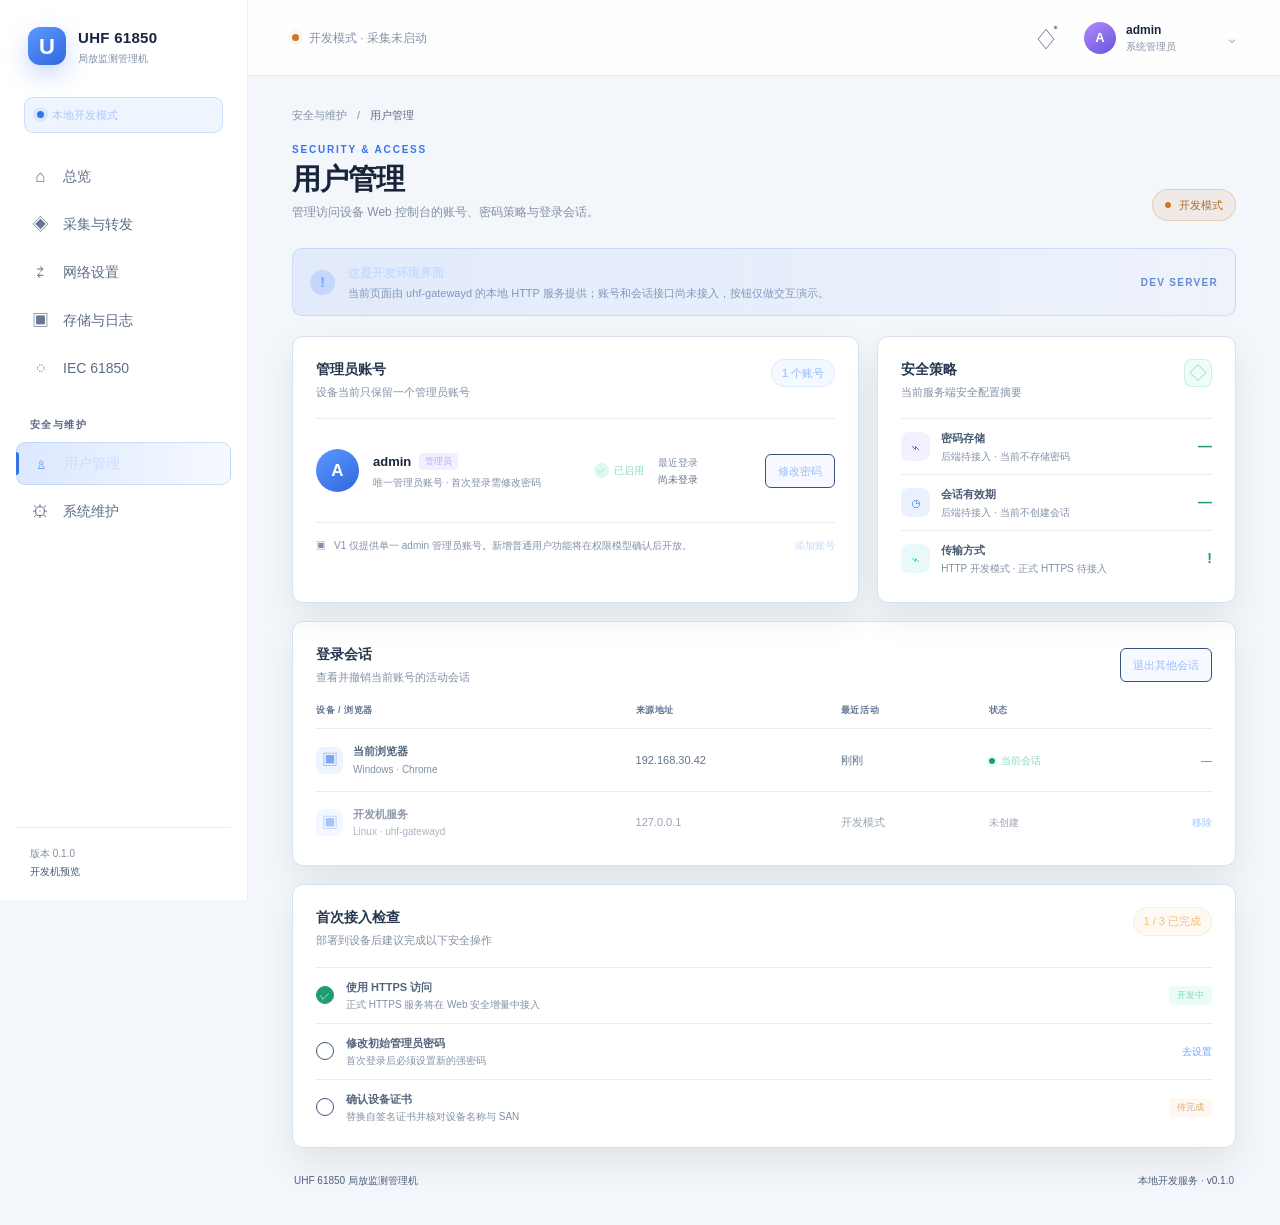
==== web/index.html @ 5ab89882 "web: serve development UI from gateway" ====
<!doctype html>
<html lang="zh-CN">
<head>
    <meta charset="utf-8">
    <meta name="viewport" content="width=device-width, initial-scale=1">
    <meta name="description" content="UHF 61850 局放监测管理机用户管理界面">
    <title>用户管理 · UHF 61850</title>
    <link rel="stylesheet" href="styles.css">
</head>
<body>
    <div class="app-shell">
        <aside class="sidebar">
            <div class="brand">
                <div class="brand-mark">U</div>
                <div class="brand-copy"><strong>UHF 61850</strong><span>局放监测管理机</span></div>
            </div>
            <div class="preview-chip"><span class="chip-dot"></span>本地开发模式</div>
            <nav class="primary-nav" aria-label="主导航">
                <a class="nav-item" href="#"><span class="nav-icon">⌂</span><span>总览</span></a>
                <a class="nav-item" href="#"><span class="nav-icon">◈</span><span>采集与转发</span></a>
                <a class="nav-item" href="#"><span class="nav-icon">⇄</span><span>网络设置</span></a>
                <a class="nav-item" href="#"><span class="nav-icon">▣</span><span>存储与日志</span></a>
                <a class="nav-item" href="#"><span class="nav-icon">◌</span><span>IEC 61850</span></a>
                <div class="nav-section-label">安全与维护</div>
                <a class="nav-item active" href="#" aria-current="page"><span class="nav-icon">♙</span><span>用户管理</span></a>
                <a class="nav-item" href="#"><span class="nav-icon">⚙</span><span>系统维护</span></a>
            </nav>
            <div class="sidebar-footer"><span>版本 0.1.0</span><span>开发机预览</span></div>
        </aside>

        <main class="main-content">
            <header class="topbar">
                <div class="topbar-status"><span class="status-dot"></span>开发模式 · 采集未启动</div>
                <div class="topbar-account">
                    <button class="icon-button" type="button" aria-label="通知">♢<i></i></button>
                    <div class="account-summary">
                        <div class="mini-avatar">A</div>
                        <div><strong>admin</strong><span>系统管理员</span></div>
                        <b>⌄</b>
                    </div>
                </div>
            </header>

            <div class="page-content">
                <div class="breadcrumb"><span>安全与维护</span><b>/</b><strong>用户管理</strong></div>
                <div class="page-heading">
                    <div><div class="heading-kicker">SECURITY &amp; ACCESS</div><h1>用户管理</h1><p>管理访问设备 Web 控制台的账号、密码策略与登录会话。</p></div>
                    <span class="heading-badge dev-badge"><i></i>开发模式</span>
                </div>

                <div class="preview-notice">
                    <div class="notice-icon">!</div>
                    <div><strong>这是开发环境界面</strong><p>当前页面由 uhf-gatewayd 的本地 HTTP 服务提供；账号和会话接口尚未接入，按钮仅做交互演示。</p></div>
                    <span>DEV SERVER</span>
                </div>

                <div class="dashboard-grid">
                    <section class="panel account-panel">
                        <div class="panel-header"><div><h2>管理员账号</h2><p>设备当前只保留一个管理员账号</p></div><span class="count-badge">1 个账号</span></div>
                        <div class="account-row">
                            <div class="large-avatar">A</div>
                            <div class="account-identity"><div><strong>admin</strong><em>管理员</em></div><span>唯一管理员账号 · 首次登录需修改密码</span></div>
                            <span class="enabled-status"><i>✓</i>已启用</span>
                            <div class="last-login"><span>最近登录</span><strong>尚未登录</strong></div>
                            <button class="outline-button" type="button" data-action="change-password">修改密码</button>
                        </div>
                        <div class="panel-note"><span>▣</span><span>V1 仅提供单一 admin 管理员账号。新增普通用户功能将在权限模型确认后开放。</span><button class="text-button" type="button" disabled>添加账号</button></div>
                    </section>

                    <section class="panel security-panel">
                        <div class="panel-header"><div><h2>安全策略</h2><p>当前服务端安全配置摘要</p></div><span class="shield-mark">◇</span></div>
                        <div class="security-list">
                            <div class="security-item"><i class="purple">⌁</i><div><strong>密码存储</strong><span>后端待接入 · 当前不存储密码</span></div><b>—</b></div>
                            <div class="security-item"><i class="blue">◷</i><div><strong>会话有效期</strong><span>后端待接入 · 当前不创建会话</span></div><b>—</b></div>
                            <div class="security-item"><i class="teal">⌁</i><div><strong>传输方式</strong><span>HTTP 开发模式 · 正式 HTTPS 待接入</span></div><b>!</b></div>
                        </div>
                    </section>
                </div>

                <section class="panel sessions-panel">
                    <div class="panel-header session-header"><div><h2>登录会话</h2><p>查看并撤销当前账号的活动会话</p></div><button class="outline-button" type="button" data-action="revoke-other-sessions">退出其他会话</button></div>
                    <div class="table-wrap">
                        <table>
                            <thead><tr><th>设备 / 浏览器</th><th>来源地址</th><th>最近活动</th><th>状态</th><th></th></tr></thead>
                            <tbody>
                                <tr><td><div class="device-cell"><i>▣</i><div><strong>当前浏览器</strong><span>Windows · Chrome</span></div></div></td><td>192.168.30.42</td><td>刚刚</td><td><span class="current-session"><i></i>当前会话</span></td><td>—</td></tr>
                                <tr class="muted-row"><td><div class="device-cell"><i>▣</i><div><strong>开发机服务</strong><span>Linux · uhf-gatewayd</span></div></div></td><td>127.0.0.1</td><td>开发模式</td><td><span class="expired-session">未创建</span></td><td><button class="small-text-button" type="button" data-action="remove-session">移除</button></td></tr>
                            </tbody>
                        </table>
                    </div>
                </section>

                <section class="panel checklist-panel">
                    <div class="panel-header"><div><h2>首次接入检查</h2><p>部署到设备后建议完成以下安全操作</p></div><span class="progress-label">1 / 3 已完成</span></div>
                    <div class="checklist">
                        <div class="checklist-item completed"><i>✓</i><div><strong>使用 HTTPS 访问</strong><span>正式 HTTPS 服务将在 Web 安全增量中接入</span></div><em>开发中</em></div>
                        <div class="checklist-item"><i></i><div><strong>修改初始管理员密码</strong><span>首次登录后必须设置新的强密码</span></div><button class="small-text-button" type="button" data-action="change-password">去设置</button></div>
                        <div class="checklist-item"><i></i><div><strong>确认设备证书</strong><span>替换自签名证书并核对设备名称与 SAN</span></div><em class="pending">待完成</em></div>
                    </div>
                </section>
                <footer class="page-footer"><span>UHF 61850 局放监测管理机</span><span>本地开发服务 · v0.1.0</span></footer>
            </div>
        </main>
    </div>

    <div class="modal-backdrop" id="password-modal" hidden>
        <section class="modal" role="dialog" aria-modal="true" aria-labelledby="modal-title">
            <button class="modal-close" type="button" data-action="close-modal" aria-label="关闭">×</button>
            <div class="modal-icon">♙</div><div class="modal-heading"><h2 id="modal-title">修改管理员密码</h2><p>当前为开发模式，表单不会提交到服务器。</p></div>
            <form id="password-form">
                <label>当前密码<input name="current-password" type="password" autocomplete="current-password" required></label>
                <label>新密码<input name="new-password" type="password" autocomplete="new-password" minlength="12" required><small>至少 12 位，建议混合大小写、数字和符号</small></label>
                <label>确认新密码<input name="confirm-password" type="password" autocomplete="new-password" minlength="12" required></label>
                <p class="form-error" id="form-error" role="alert"></p>
                <div class="modal-actions"><button class="ghost-button" type="button" data-action="close-modal">取消</button><button class="primary-button" type="submit">保存新密码</button></div>
            </form>
        </section>
    </div>
    <div class="toast" id="toast" role="status" aria-live="polite"></div>
    <noscript>此页面需要启用 JavaScript 才能查看交互预览。</noscript>
    <script src="app.js"></script>
</body>
</html>
---- web/styles.css ----
:root {
    color-scheme: light;
    --bg: #f3f6fb;
    --sidebar: #ffffff;
    --panel: #ffffff;
    --line: #d8e2ef;
    --line-soft: #e7edf5;
    --text: #18263d;
    --soft: #5d6d84;
    --muted: #8290a5;
    --blue: #3675e8;
    --green: #209d70;
    --purple: #775fd0;
    --orange: #c87927;
    --danger: #c94c63;
    font-family: Inter, "SF Pro Display", "Segoe UI", "Microsoft YaHei", sans-serif;
}

* { box-sizing: border-box; }
body { margin: 0; min-width: 320px; background: var(--bg); color: var(--text); font-size: 14px; line-height: 1.5; }
button, input { font: inherit; }
button { cursor: pointer; }
button:disabled { cursor: not-allowed; opacity: .42; }
h1, h2, p { margin: 0; }

.app-shell { display: flex; min-height: 100vh; }
.sidebar { position: fixed; z-index: 2; display: flex; width: 248px; min-height: 100vh; flex-direction: column; padding: 27px 16px 21px; background: var(--sidebar); border-right: 1px solid var(--line-soft); }
.brand { display: flex; align-items: center; gap: 12px; padding: 0 12px; }
.brand-mark, .large-avatar, .mini-avatar { display: grid; place-items: center; border-radius: 50%; color: white; font-weight: 800; }
.brand-mark { width: 38px; height: 38px; border-radius: 12px; background: linear-gradient(145deg, #5a99ff, #3266dd); font-size: 22px; box-shadow: 0 9px 25px rgb(55 111 236 / 28%); }
.brand-copy { display: flex; flex-direction: column; gap: 1px; }
.brand-copy strong { font-size: 15px; letter-spacing: .02em; }
.brand-copy span, .sidebar-footer { color: var(--muted); font-size: 10px; }
.preview-chip { display: flex; align-items: center; gap: 8px; margin: 31px 8px 22px; padding: 9px 12px; border: 1px solid rgb(79 140 255 / 22%); border-radius: 9px; background: rgb(79 140 255 / 9%); color: #a9c5ff; font-size: 11px; }
.chip-dot, .status-dot { width: 7px; height: 7px; flex: 0 0 auto; border-radius: 50%; background: var(--blue); box-shadow: 0 0 0 4px rgb(79 140 255 / 12%); }
.primary-nav { display: flex; flex-direction: column; gap: 5px; }
.nav-section-label { margin: 22px 14px 5px; color: #566782; font-size: 10px; font-weight: 700; letter-spacing: .14em; text-transform: uppercase; }
.nav-item { display: flex; align-items: center; gap: 13px; min-height: 43px; padding: 0 14px; border: 1px solid transparent; border-radius: 9px; color: var(--soft); text-decoration: none; transition: 160ms ease; }
.nav-item:hover { background: rgb(255 255 255 / 3%); color: var(--text); }
.nav-item.active { border-color: rgb(79 140 255 / 22%); background: linear-gradient(90deg, rgb(79 140 255 / 20%), rgb(79 140 255 / 5%)); color: #c9dcff; }
.nav-item.active:before { width: 3px; height: 23px; margin-left: -15px; border-radius: 0 3px 3px 0; background: var(--blue); content: ""; }
.nav-icon { display: grid; width: 19px; place-items: center; color: #657792; font-size: 17px; }
.nav-item.active .nav-icon { color: #72a6ff; }
.sidebar-footer { display: flex; margin-top: auto; padding: 18px 14px 0; border-top: 1px solid var(--line-soft); flex-direction: column; gap: 3px; }
.sidebar-footer span:last-child { color: #465673; }

.main-content { width: calc(100% - 248px); min-height: 100vh; margin-left: 248px; }
.topbar { display: flex; height: 76px; align-items: center; justify-content: space-between; padding: 0 44px; border-bottom: 1px solid var(--line-soft); background: rgb(255 255 255 / 90%); }
.topbar-status { display: flex; align-items: center; gap: 10px; color: var(--muted); font-size: 12px; }
.topbar-status .status-dot { background: var(--orange); box-shadow: 0 0 0 4px rgb(242 179 109 / 10%); }
.topbar-account, .account-summary { display: flex; align-items: center; }
.topbar-account { gap: 24px; }
.icon-button { position: relative; width: 31px; height: 31px; border: 0; background: none; color: var(--soft); font-size: 22px; }
.icon-button i { position: absolute; top: 3px; right: 2px; width: 5px; height: 5px; border: 1px solid var(--bg); border-radius: 50%; background: var(--orange); }
.account-summary { gap: 10px; }
.mini-avatar { width: 32px; height: 32px; font-size: 13px; background: linear-gradient(145deg, #b18aff, #6855d8); }
.account-summary div:nth-child(2) { display: flex; min-width: 91px; flex-direction: column; }
.account-summary strong { font-size: 12px; }
.account-summary span, .account-summary b { color: var(--muted); font-size: 10px; }
.account-summary b { font-size: 18px; font-weight: 400; }

.page-content { max-width: 1370px; margin: 0 auto; padding: 31px 44px 37px; }
.breadcrumb { display: flex; align-items: center; gap: 10px; color: var(--muted); font-size: 11px; }
.breadcrumb b { font-weight: 400; }
.breadcrumb strong { color: var(--soft); font-weight: 500; }
.page-heading { display: flex; align-items: flex-end; justify-content: space-between; margin: 18px 0 27px; }
.heading-kicker { margin-bottom: 5px; color: var(--blue); font-size: 10px; font-weight: 700; letter-spacing: .18em; }
h1 { color: #17243a; font-size: 29px; letter-spacing: -.03em; line-height: 1.2; }
.page-heading p { margin-top: 7px; color: var(--muted); font-size: 12px; }
.heading-badge, .count-badge, .progress-label { display: inline-flex; align-items: center; gap: 8px; border-radius: 20px; font-size: 11px; }
.heading-badge { padding: 7px 12px; border: 1px solid rgb(64 212 155 / 21%); background: rgb(64 212 155 / 8%); color: #8de4be; }
.heading-badge i { width: 6px; height: 6px; border-radius: 50%; background: var(--green); }
.heading-badge.dev-badge { border-color: rgb(200 121 39 / 25%); background: rgb(200 121 39 / 9%); color: #ae6b27; }
.heading-badge.dev-badge i { background: var(--orange); }
.preview-notice { display: flex; align-items: center; gap: 13px; margin-bottom: 20px; padding: 13px 17px; border: 1px solid rgb(79 140 255 / 20%); border-radius: 10px; background: linear-gradient(90deg, rgb(79 140 255 / 10%), rgb(79 140 255 / 3%)); }
.notice-icon { display: grid; width: 25px; height: 25px; flex: 0 0 auto; place-items: center; border-radius: 50%; background: rgb(79 140 255 / 20%); color: #72a6ff; font-weight: 800; }
.preview-notice strong { color: #c8dbff; font-size: 12px; }
.preview-notice p { margin-top: 2px; color: #8198bc; font-size: 11px; }
.preview-notice > span { margin-left: auto; color: #668bd2; font-size: 10px; font-weight: 700; letter-spacing: .13em; }

.dashboard-grid { display: grid; grid-template-columns: minmax(0, 1.47fr) minmax(330px, .93fr); gap: 18px; }
.panel { border: 1px solid var(--line); border-radius: 11px; background: var(--panel); box-shadow: 0 15px 35px rgb(0 0 0 / 8%); }
.panel-header { display: flex; align-items: flex-start; justify-content: space-between; padding: 22px 23px 18px; }
.panel-header h2 { color: #263750; font-size: 14px; }
.panel-header p { margin-top: 4px; color: var(--muted); font-size: 11px; }
.count-badge { padding: 5px 10px; border: 1px solid rgb(114 166 255 / 17%); background: rgb(114 166 255 / 8%); color: #91b9ff; }
.account-row { display: grid; min-height: 105px; align-items: center; grid-template-columns: 43px minmax(150px, 1fr) auto 93px auto; gap: 14px; margin: 0 23px; padding: 17px 0; border-top: 1px solid var(--line-soft); border-bottom: 1px solid var(--line-soft); }
.large-avatar { width: 43px; height: 43px; font-size: 17px; background: linear-gradient(145deg, #5a99ff, #3266dd); }
.account-identity { display: flex; min-width: 0; flex-direction: column; gap: 4px; }
.account-identity > div { display: flex; align-items: center; gap: 8px; }
.account-identity strong { font-size: 13px; }
.account-identity em { padding: 2px 6px; border-radius: 4px; background: rgb(169 135 255 / 13%); color: #bba7fb; font-size: 9px; font-style: normal; }
.account-identity > span, .last-login span { color: var(--muted); font-size: 10px; }
.enabled-status { display: inline-flex; align-items: center; gap: 5px; color: #83dfb4; font-size: 10px; white-space: nowrap; }
.enabled-status i { display: grid; width: 15px; height: 15px; place-items: center; border-radius: 50%; background: rgb(64 212 155 / 16%); font-size: 9px; font-style: normal; }
.last-login { display: flex; flex-direction: column; gap: 2px; }
.last-login strong { color: #5e6e85; font-size: 10px; font-weight: 500; }
.outline-button, .ghost-button, .primary-button { border-radius: 6px; font-size: 11px; transition: 160ms ease; }
.outline-button { padding: 8px 12px; border: 1px solid #36537e; background: rgb(79 140 255 / 5%); color: #9cbeff; }
.outline-button:hover { border-color: var(--blue); background: rgb(79 140 255 / 13%); }
.panel-note { display: flex; align-items: center; gap: 8px; padding: 15px 23px 17px; color: var(--muted); font-size: 10px; }
.panel-note .text-button { margin-left: auto; }
.text-button, .small-text-button { padding: 0; border: 0; background: none; color: #72a6ff; font-size: 10px; white-space: nowrap; }
.shield-mark { display: grid; width: 28px; height: 28px; place-items: center; border: 1px solid rgb(64 212 155 / 22%); border-radius: 8px; background: rgb(64 212 155 / 8%); color: #83dfb4; font-size: 18px; }
.security-list { padding: 0 23px 16px; }
.security-item { display: flex; min-height: 56px; align-items: center; gap: 11px; border-top: 1px solid var(--line-soft); }
.security-item > i, .device-cell > i { display: grid; width: 29px; height: 29px; flex: 0 0 auto; place-items: center; border-radius: 8px; font-style: normal; font-size: 16px; }
.security-item > i.purple { background: rgb(169 135 255 / 12%); color: var(--purple); }
.security-item > i.blue { background: rgb(79 140 255 / 12%); color: #72a6ff; }
.security-item > i.teal { background: rgb(56 212 207 / 12%); color: #38d4cf; }
.security-item > div { display: flex; min-width: 0; flex: 1; flex-direction: column; gap: 2px; }
.security-item strong { color: #4a5b73; font-size: 11px; }
.security-item span { overflow: hidden; color: var(--muted); font-size: 10px; text-overflow: ellipsis; white-space: nowrap; }
.security-item > b { color: var(--green); font-size: 14px; }

.sessions-panel, .checklist-panel { margin-top: 18px; }
.session-header { align-items: center; }
.table-wrap { overflow-x: auto; padding: 0 23px 12px; }
table { width: 100%; border-collapse: collapse; text-align: left; }
th { padding: 0 12px 11px; color: #647695; font-size: 9px; font-weight: 700; letter-spacing: .06em; text-transform: uppercase; }
th:first-child, td:first-child { padding-left: 0; }
th:last-child, td:last-child { padding-right: 0; text-align: right; }
td { padding: 14px 12px; border-top: 1px solid var(--line-soft); color: #62738c; font-size: 11px; white-space: nowrap; }
.device-cell { display: flex; align-items: center; gap: 10px; }
.device-cell > i { width: 27px; height: 27px; background: rgb(79 140 255 / 10%); color: #79a7f6; }
.device-cell div { display: flex; flex-direction: column; gap: 2px; }
.device-cell strong { color: #53647c; font-size: 11px; }
.device-cell span, .muted-cell { color: var(--muted); font-size: 10px; }
.current-session { display: inline-flex; align-items: center; gap: 6px; color: #83dfb4; font-size: 10px; }
.current-session i { width: 6px; height: 6px; border-radius: 50%; background: var(--green); box-shadow: 0 0 0 3px rgb(64 212 155 / 10%); }
.expired-session { color: #697893; font-size: 10px; }
.muted-row { opacity: .66; }
.progress-label { padding: 5px 10px; border: 1px solid rgb(242 179 109 / 20%); background: rgb(242 179 109 / 8%); color: #efbf80; }
.checklist { padding: 0 23px 12px; }
.checklist-item { display: flex; min-height: 56px; align-items: center; gap: 12px; border-top: 1px solid var(--line-soft); }
.checklist-item > i { display: grid; width: 18px; height: 18px; flex: 0 0 auto; place-items: center; border: 1px solid #415575; border-radius: 50%; color: white; font-size: 10px; font-style: normal; }
.checklist-item.completed > i { border-color: var(--green); background: var(--green); }
.checklist-item > div { display: flex; min-width: 0; flex: 1; flex-direction: column; gap: 2px; }
.checklist-item strong { color: #53647c; font-size: 11px; }
.checklist-item span { color: var(--muted); font-size: 10px; }
.checklist-item > em { padding: 3px 8px; border-radius: 4px; background: rgb(64 212 155 / 10%); color: #7cdbad; font-size: 9px; font-style: normal; }
.checklist-item > em.pending { background: rgb(242 179 109 / 9%); color: #d9a86f; }
.page-footer { display: flex; justify-content: space-between; padding: 25px 2px 0; color: #4e607d; font-size: 10px; }

.modal-backdrop { position: fixed; z-index: 10; display: grid; inset: 0; padding: 20px; place-items: center; background: rgb(41 61 91 / 28%); backdrop-filter: blur(5px); }
.modal-backdrop[hidden] { display: none; }
.modal { position: relative; width: min(100%, 410px); padding: 29px; border: 1px solid #cbd8e9; border-radius: 14px; background: #ffffff; box-shadow: 0 25px 70px rgb(32 54 87 / 22%); }
.modal-close { position: absolute; top: 13px; right: 16px; border: 0; background: none; color: #71819e; font-size: 23px; }
.modal-icon { display: grid; width: 40px; height: 40px; margin-bottom: 15px; place-items: center; border-radius: 11px; background: rgb(169 135 255 / 13%); color: var(--purple); font-size: 22px; }
.modal-heading h2 { font-size: 17px; }
.modal-heading p { margin-top: 5px; color: var(--muted); font-size: 11px; }
#password-form { display: flex; margin-top: 23px; flex-direction: column; gap: 15px; }
#password-form label { display: flex; flex-direction: column; gap: 6px; color: #aebdd4; font-size: 11px; }
#password-form input { width: 100%; padding: 10px 11px; border: 1px solid #cbd8e9; border-radius: 6px; outline: none; background: #f8fafd; color: var(--text); font-size: 12px; }
#password-form input:focus { border-color: var(--blue); box-shadow: 0 0 0 3px rgb(79 140 255 / 10%); }
#password-form small { color: #627594; font-size: 10px; }
.form-error { min-height: 17px; color: var(--danger); font-size: 11px; }
.modal-actions { display: flex; justify-content: flex-end; gap: 9px; margin-top: 2px; }
.ghost-button, .primary-button { padding: 9px 15px; }
.ghost-button { border: 1px solid #354c70; background: none; color: #9eb0ca; }
.primary-button { border: 1px solid var(--blue); background: var(--blue); color: white; box-shadow: 0 6px 17px rgb(79 140 255 / 20%); }
.toast { position: fixed; z-index: 20; right: 28px; bottom: 27px; padding: 12px 16px; border: 1px solid rgb(32 157 112 / 28%); border-radius: 8px; background: #effaf5; color: #277d5d; font-size: 11px; opacity: 0; pointer-events: none; transform: translateY(10px); transition: 180ms ease; }
.toast.visible { opacity: 1; transform: translateY(0); }
body.modal-open { overflow: hidden; }
noscript { position: fixed; z-index: 30; inset: 0; padding: 35vh 20px; background: var(--bg); color: var(--text); text-align: center; }

@media (max-width: 1060px) {
    .page-content, .topbar { padding-right: 28px; padding-left: 28px; }
    .dashboard-grid { grid-template-columns: 1fr; }
    .security-list { display: grid; grid-template-columns: repeat(3, 1fr); gap: 12px; }
    .security-item { align-items: flex-start; flex-wrap: wrap; padding: 12px 10px; border: 1px solid var(--line-soft); border-radius: 8px; }
}
@media (max-width: 760px) {
    .sidebar { position: static; width: 65px; min-width: 65px; padding: 20px 10px; }
    .brand { justify-content: center; padding: 0; }
    .brand-copy, .preview-chip, .nav-item span:last-child, .nav-section-label, .sidebar-footer { display: none; }
    .preview-chip { justify-content: center; margin: 28px 0 18px; padding: 11px 0; }
    .nav-item { justify-content: center; padding: 0; }
    .nav-item.active:before { margin-left: -29px; }
    .main-content { width: calc(100% - 65px); margin-left: 0; }
    .topbar { height: 66px; padding: 0 17px; }
    .topbar-account { gap: 8px; }
    .account-summary div:nth-child(2), .account-summary b { display: none; }
    .page-content { padding: 24px 17px 30px; }
    .page-heading { align-items: flex-start; flex-direction: column; gap: 15px; }
    .preview-notice { align-items: flex-start; }
    .preview-notice > span { display: none; }
    .account-row { grid-template-columns: 43px 1fr auto; gap: 10px; }
    .enabled-status { grid-column: 2; grid-row: 2; }
    .last-login { display: none; }
    .account-row .outline-button { grid-column: 3; grid-row: 1 / span 2; }
    .panel-note { align-items: flex-start; flex-wrap: wrap; }
    .panel-note .text-button { margin-left: 20px; }
    .security-list { display: block; }
    .security-item { align-items: center; border: 0; border-top: 1px solid var(--line-soft); border-radius: 0; padding: 0; }
    .page-footer { flex-direction: column; gap: 4px; }
}
@media (max-width: 480px) {
    h1 { font-size: 25px; }
    .session-header { align-items: flex-start; flex-direction: column; gap: 13px; }
    .table-wrap { padding-right: 15px; padding-left: 15px; }
    .panel-header { padding-right: 17px; padding-left: 17px; }
    .account-row, .panel-note, .security-list, .checklist { margin-right: 17px; margin-left: 17px; padding-right: 0; padding-left: 0; }
    .account-row { grid-template-columns: 37px 1fr auto; }
    .large-avatar { width: 37px; height: 37px; }
    .account-identity > span { overflow: hidden; text-overflow: ellipsis; white-space: nowrap; }
}
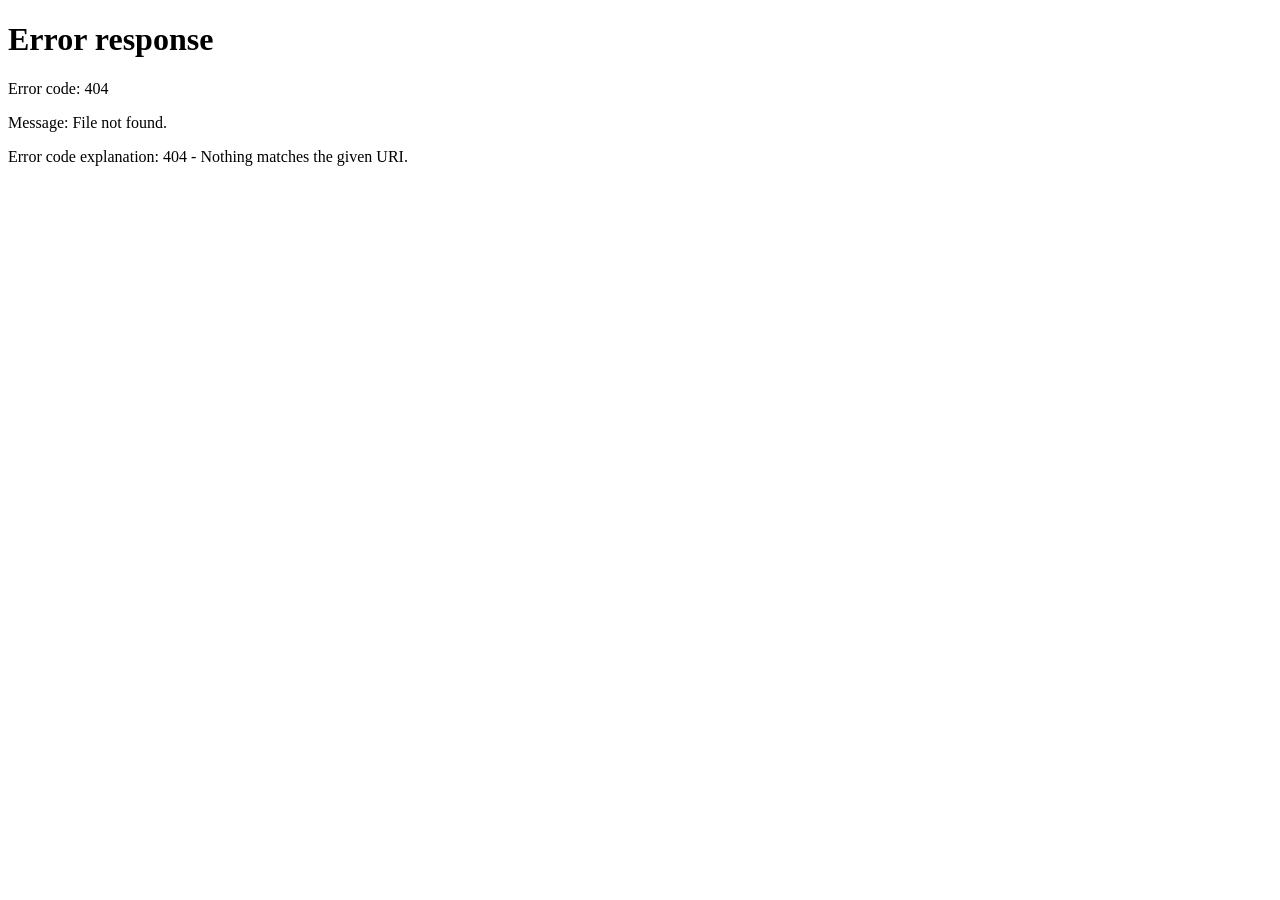
==== commit 4013cdca: "feat: connect web authentication" ====
--- a/web/index.html
+++ b/web/index.html
@@ -38,6 +38,7 @@
                         <div><strong>admin</strong><span>系统管理员</span></div>
                         <b>⌄</b>
                     </div>
+                    <button class="logout-button" type="button" data-action="logout">退出登录</button>
                 </div>
             </header>
 
@@ -50,7 +51,7 @@
 
                 <div class="preview-notice">
                     <div class="notice-icon">!</div>
-                    <div><strong>这是开发环境界面</strong><p>当前页面由 uhf-gatewayd 的本地 HTTP 服务提供；账号和会话接口尚未接入，按钮仅做交互演示。</p></div>
+                    <div><strong>这是开发环境界面</strong><p>登录、服务端会话和密码接口已经接入；当前使用 HTTP 开发模式，请只在可信局域网中访问。</p></div>
                     <span>DEV SERVER</span>
                 </div>
 
@@ -70,9 +71,9 @@
                     <section class="panel security-panel">
                         <div class="panel-header"><div><h2>安全策略</h2><p>当前服务端安全配置摘要</p></div><span class="shield-mark">◇</span></div>
                         <div class="security-list">
-                            <div class="security-item"><i class="purple">⌁</i><div><strong>密码存储</strong><span>后端待接入 · 当前不存储密码</span></div><b>—</b></div>
-                            <div class="security-item"><i class="blue">◷</i><div><strong>会话有效期</strong><span>后端待接入 · 当前不创建会话</span></div><b>—</b></div>
-                            <div class="security-item"><i class="teal">⌁</i><div><strong>传输方式</strong><span>HTTP 开发模式 · 正式 HTTPS 待接入</span></div><b>!</b></div>
+                            <div class="security-item"><i class="purple">⌁</i><div><strong>密码存储</strong><span>PBKDF2-HMAC-SHA256 · 随机盐</span></div><b>✓</b></div>
+                            <div class="security-item"><i class="blue">◷</i><div><strong>会话有效期</strong><span>服务端会话 · 30 分钟滑动有效期</span></div><b>✓</b></div>
+                            <div class="security-item"><i class="teal">⌁</i><div><strong>传输方式</strong><span>HTTP 开发模式 · 明文链路，仅限可信局域网</span></div><b>!</b></div>
                         </div>
                     </section>
                 </div>
@@ -83,8 +84,7 @@
                         <table>
                             <thead><tr><th>设备 / 浏览器</th><th>来源地址</th><th>最近活动</th><th>状态</th><th></th></tr></thead>
                             <tbody>
-                                <tr><td><div class="device-cell"><i>▣</i><div><strong>当前浏览器</strong><span>Windows · Chrome</span></div></div></td><td>192.168.30.42</td><td>刚刚</td><td><span class="current-session"><i></i>当前会话</span></td><td>—</td></tr>
-                                <tr class="muted-row"><td><div class="device-cell"><i>▣</i><div><strong>开发机服务</strong><span>Linux · uhf-gatewayd</span></div></div></td><td>127.0.0.1</td><td>开发模式</td><td><span class="expired-session">未创建</span></td><td><button class="small-text-button" type="button" data-action="remove-session">移除</button></td></tr>
+                                <tr><td><div class="device-cell"><i>▣</i><div><strong>当前浏览器</strong><span>浏览器 · HttpOnly Cookie</span></div></div></td><td>服务端记录</td><td>刚刚</td><td><span class="current-session"><i></i>当前会话</span></td><td>—</td></tr>
                             </tbody>
                         </table>
                     </div>
@@ -93,8 +93,8 @@
                 <section class="panel checklist-panel">
                     <div class="panel-header"><div><h2>首次接入检查</h2><p>部署到设备后建议完成以下安全操作</p></div><span class="progress-label">1 / 3 已完成</span></div>
                     <div class="checklist">
-                        <div class="checklist-item completed"><i>✓</i><div><strong>使用 HTTPS 访问</strong><span>正式 HTTPS 服务将在 Web 安全增量中接入</span></div><em>开发中</em></div>
-                        <div class="checklist-item"><i></i><div><strong>修改初始管理员密码</strong><span>首次登录后必须设置新的强密码</span></div><button class="small-text-button" type="button" data-action="change-password">去设置</button></div>
+                        <div class="checklist-item"><i></i><div><strong>使用 HTTPS 访问</strong><span>正式 HTTPS 服务将在证书与部署增量中接入</span></div><em class="pending">待完成</em></div>
+                        <div class="checklist-item"><i id="password-check-icon"></i><div><strong>修改初始管理员密码</strong><span>首次登录后必须设置新的强密码</span></div><button class="small-text-button" id="password-check-status" type="button" data-action="change-password">去设置</button></div>
                         <div class="checklist-item"><i></i><div><strong>确认设备证书</strong><span>替换自签名证书并核对设备名称与 SAN</span></div><em class="pending">待完成</em></div>
                     </div>
                 </section>
@@ -106,7 +106,7 @@
     <div class="modal-backdrop" id="password-modal" hidden>
         <section class="modal" role="dialog" aria-modal="true" aria-labelledby="modal-title">
             <button class="modal-close" type="button" data-action="close-modal" aria-label="关闭">×</button>
-            <div class="modal-icon">♙</div><div class="modal-heading"><h2 id="modal-title">修改管理员密码</h2><p>当前为开发模式，表单不会提交到服务器。</p></div>
+            <div class="modal-icon">♙</div><div class="modal-heading"><h2 id="modal-title">修改管理员密码</h2><p>密码会在服务端使用 PBKDF2-HMAC-SHA256 保存；保存后需要重新登录。</p></div>
             <form id="password-form">
                 <label>当前密码<input name="current-password" type="password" autocomplete="current-password" required></label>
                 <label>新密码<input name="new-password" type="password" autocomplete="new-password" minlength="12" required><small>至少 12 位，建议混合大小写、数字和符号</small></label>
--- a/web/styles.css
+++ b/web/styles.css
@@ -31,13 +31,13 @@
 .brand-copy { display: flex; flex-direction: column; gap: 1px; }
 .brand-copy strong { font-size: 15px; letter-spacing: .02em; }
 .brand-copy span, .sidebar-footer { color: var(--muted); font-size: 10px; }
-.preview-chip { display: flex; align-items: center; gap: 8px; margin: 31px 8px 22px; padding: 9px 12px; border: 1px solid rgb(79 140 255 / 22%); border-radius: 9px; background: rgb(79 140 255 / 9%); color: #a9c5ff; font-size: 11px; }
+.preview-chip { display: flex; align-items: center; gap: 8px; margin: 31px 8px 22px; padding: 9px 12px; border: 1px solid rgb(79 140 255 / 22%); border-radius: 9px; background: rgb(79 140 255 / 9%); color: #4f6d9c; font-size: 11px; }
 .chip-dot, .status-dot { width: 7px; height: 7px; flex: 0 0 auto; border-radius: 50%; background: var(--blue); box-shadow: 0 0 0 4px rgb(79 140 255 / 12%); }
 .primary-nav { display: flex; flex-direction: column; gap: 5px; }
 .nav-section-label { margin: 22px 14px 5px; color: #566782; font-size: 10px; font-weight: 700; letter-spacing: .14em; text-transform: uppercase; }
 .nav-item { display: flex; align-items: center; gap: 13px; min-height: 43px; padding: 0 14px; border: 1px solid transparent; border-radius: 9px; color: var(--soft); text-decoration: none; transition: 160ms ease; }
 .nav-item:hover { background: rgb(255 255 255 / 3%); color: var(--text); }
-.nav-item.active { border-color: rgb(79 140 255 / 22%); background: linear-gradient(90deg, rgb(79 140 255 / 20%), rgb(79 140 255 / 5%)); color: #c9dcff; }
+.nav-item.active { border-color: rgb(79 140 255 / 22%); background: linear-gradient(90deg, rgb(79 140 255 / 12%), rgb(79 140 255 / 3%)); color: #2e5fac; }
 .nav-item.active:before { width: 3px; height: 23px; margin-left: -15px; border-radius: 0 3px 3px 0; background: var(--blue); content: ""; }
 .nav-icon { display: grid; width: 19px; place-items: center; color: #657792; font-size: 17px; }
 .nav-item.active .nav-icon { color: #72a6ff; }
@@ -68,39 +68,39 @@
 h1 { color: #17243a; font-size: 29px; letter-spacing: -.03em; line-height: 1.2; }
 .page-heading p { margin-top: 7px; color: var(--muted); font-size: 12px; }
 .heading-badge, .count-badge, .progress-label { display: inline-flex; align-items: center; gap: 8px; border-radius: 20px; font-size: 11px; }
-.heading-badge { padding: 7px 12px; border: 1px solid rgb(64 212 155 / 21%); background: rgb(64 212 155 / 8%); color: #8de4be; }
+.heading-badge { padding: 7px 12px; border: 1px solid rgb(64 212 155 / 21%); background: rgb(64 212 155 / 8%); color: #277d5d; }
 .heading-badge i { width: 6px; height: 6px; border-radius: 50%; background: var(--green); }
 .heading-badge.dev-badge { border-color: rgb(200 121 39 / 25%); background: rgb(200 121 39 / 9%); color: #ae6b27; }
 .heading-badge.dev-badge i { background: var(--orange); }
 .preview-notice { display: flex; align-items: center; gap: 13px; margin-bottom: 20px; padding: 13px 17px; border: 1px solid rgb(79 140 255 / 20%); border-radius: 10px; background: linear-gradient(90deg, rgb(79 140 255 / 10%), rgb(79 140 255 / 3%)); }
 .notice-icon { display: grid; width: 25px; height: 25px; flex: 0 0 auto; place-items: center; border-radius: 50%; background: rgb(79 140 255 / 20%); color: #72a6ff; font-weight: 800; }
-.preview-notice strong { color: #c8dbff; font-size: 12px; }
-.preview-notice p { margin-top: 2px; color: #8198bc; font-size: 11px; }
-.preview-notice > span { margin-left: auto; color: #668bd2; font-size: 10px; font-weight: 700; letter-spacing: .13em; }
+.preview-notice strong { color: #2c456d; font-size: 12px; }
+.preview-notice p { margin-top: 2px; color: #607696; font-size: 11px; }
+.preview-notice > span { margin-left: auto; color: #5578bd; font-size: 10px; font-weight: 700; letter-spacing: .13em; }
 
 .dashboard-grid { display: grid; grid-template-columns: minmax(0, 1.47fr) minmax(330px, .93fr); gap: 18px; }
 .panel { border: 1px solid var(--line); border-radius: 11px; background: var(--panel); box-shadow: 0 15px 35px rgb(0 0 0 / 8%); }
 .panel-header { display: flex; align-items: flex-start; justify-content: space-between; padding: 22px 23px 18px; }
 .panel-header h2 { color: #263750; font-size: 14px; }
 .panel-header p { margin-top: 4px; color: var(--muted); font-size: 11px; }
-.count-badge { padding: 5px 10px; border: 1px solid rgb(114 166 255 / 17%); background: rgb(114 166 255 / 8%); color: #91b9ff; }
+.count-badge { padding: 5px 10px; border: 1px solid rgb(114 166 255 / 17%); background: rgb(114 166 255 / 8%); color: #416bb7; }
 .account-row { display: grid; min-height: 105px; align-items: center; grid-template-columns: 43px minmax(150px, 1fr) auto 93px auto; gap: 14px; margin: 0 23px; padding: 17px 0; border-top: 1px solid var(--line-soft); border-bottom: 1px solid var(--line-soft); }
 .large-avatar { width: 43px; height: 43px; font-size: 17px; background: linear-gradient(145deg, #5a99ff, #3266dd); }
 .account-identity { display: flex; min-width: 0; flex-direction: column; gap: 4px; }
 .account-identity > div { display: flex; align-items: center; gap: 8px; }
 .account-identity strong { font-size: 13px; }
-.account-identity em { padding: 2px 6px; border-radius: 4px; background: rgb(169 135 255 / 13%); color: #bba7fb; font-size: 9px; font-style: normal; }
+.account-identity em { padding: 2px 6px; border-radius: 4px; background: rgb(169 135 255 / 13%); color: #6e56b0; font-size: 9px; font-style: normal; }
 .account-identity > span, .last-login span { color: var(--muted); font-size: 10px; }
-.enabled-status { display: inline-flex; align-items: center; gap: 5px; color: #83dfb4; font-size: 10px; white-space: nowrap; }
+.enabled-status { display: inline-flex; align-items: center; gap: 5px; color: #278b66; font-size: 10px; white-space: nowrap; }
 .enabled-status i { display: grid; width: 15px; height: 15px; place-items: center; border-radius: 50%; background: rgb(64 212 155 / 16%); font-size: 9px; font-style: normal; }
 .last-login { display: flex; flex-direction: column; gap: 2px; }
 .last-login strong { color: #5e6e85; font-size: 10px; font-weight: 500; }
 .outline-button, .ghost-button, .primary-button { border-radius: 6px; font-size: 11px; transition: 160ms ease; }
-.outline-button { padding: 8px 12px; border: 1px solid #36537e; background: rgb(79 140 255 / 5%); color: #9cbeff; }
+.outline-button { padding: 8px 12px; border: 1px solid #b8c9df; background: rgb(79 140 255 / 5%); color: #426aa8; }
 .outline-button:hover { border-color: var(--blue); background: rgb(79 140 255 / 13%); }
 .panel-note { display: flex; align-items: center; gap: 8px; padding: 15px 23px 17px; color: var(--muted); font-size: 10px; }
 .panel-note .text-button { margin-left: auto; }
-.text-button, .small-text-button { padding: 0; border: 0; background: none; color: #72a6ff; font-size: 10px; white-space: nowrap; }
+.text-button, .small-text-button { padding: 0; border: 0; background: none; color: #4574d0; font-size: 10px; white-space: nowrap; }
 .shield-mark { display: grid; width: 28px; height: 28px; place-items: center; border: 1px solid rgb(64 212 155 / 22%); border-radius: 8px; background: rgb(64 212 155 / 8%); color: #83dfb4; font-size: 18px; }
 .security-list { padding: 0 23px 16px; }
 .security-item { display: flex; min-height: 56px; align-items: center; gap: 11px; border-top: 1px solid var(--line-soft); }
@@ -126,14 +126,14 @@
 .device-cell div { display: flex; flex-direction: column; gap: 2px; }
 .device-cell strong { color: #53647c; font-size: 11px; }
 .device-cell span, .muted-cell { color: var(--muted); font-size: 10px; }
-.current-session { display: inline-flex; align-items: center; gap: 6px; color: #83dfb4; font-size: 10px; }
+.current-session { display: inline-flex; align-items: center; gap: 6px; color: #278b66; font-size: 10px; }
 .current-session i { width: 6px; height: 6px; border-radius: 50%; background: var(--green); box-shadow: 0 0 0 3px rgb(64 212 155 / 10%); }
 .expired-session { color: #697893; font-size: 10px; }
 .muted-row { opacity: .66; }
 .progress-label { padding: 5px 10px; border: 1px solid rgb(242 179 109 / 20%); background: rgb(242 179 109 / 8%); color: #efbf80; }
 .checklist { padding: 0 23px 12px; }
 .checklist-item { display: flex; min-height: 56px; align-items: center; gap: 12px; border-top: 1px solid var(--line-soft); }
-.checklist-item > i { display: grid; width: 18px; height: 18px; flex: 0 0 auto; place-items: center; border: 1px solid #415575; border-radius: 50%; color: white; font-size: 10px; font-style: normal; }
+.checklist-item > i { display: grid; width: 18px; height: 18px; flex: 0 0 auto; place-items: center; border: 1px solid #b8c9df; border-radius: 50%; color: white; font-size: 10px; font-style: normal; }
 .checklist-item.completed > i { border-color: var(--green); background: var(--green); }
 .checklist-item > div { display: flex; min-width: 0; flex: 1; flex-direction: column; gap: 2px; }
 .checklist-item strong { color: #53647c; font-size: 11px; }
@@ -150,19 +150,41 @@
 .modal-heading h2 { font-size: 17px; }
 .modal-heading p { margin-top: 5px; color: var(--muted); font-size: 11px; }
 #password-form { display: flex; margin-top: 23px; flex-direction: column; gap: 15px; }
-#password-form label { display: flex; flex-direction: column; gap: 6px; color: #aebdd4; font-size: 11px; }
+#password-form label { display: flex; flex-direction: column; gap: 6px; color: #5e6e85; font-size: 11px; }
 #password-form input { width: 100%; padding: 10px 11px; border: 1px solid #cbd8e9; border-radius: 6px; outline: none; background: #f8fafd; color: var(--text); font-size: 12px; }
 #password-form input:focus { border-color: var(--blue); box-shadow: 0 0 0 3px rgb(79 140 255 / 10%); }
 #password-form small { color: #627594; font-size: 10px; }
 .form-error { min-height: 17px; color: var(--danger); font-size: 11px; }
 .modal-actions { display: flex; justify-content: flex-end; gap: 9px; margin-top: 2px; }
 .ghost-button, .primary-button { padding: 9px 15px; }
-.ghost-button { border: 1px solid #354c70; background: none; color: #9eb0ca; }
+.ghost-button { border: 1px solid #cbd8e9; background: none; color: #5e6e85; }
 .primary-button { border: 1px solid var(--blue); background: var(--blue); color: white; box-shadow: 0 6px 17px rgb(79 140 255 / 20%); }
 .toast { position: fixed; z-index: 20; right: 28px; bottom: 27px; padding: 12px 16px; border: 1px solid rgb(32 157 112 / 28%); border-radius: 8px; background: #effaf5; color: #277d5d; font-size: 11px; opacity: 0; pointer-events: none; transform: translateY(10px); transition: 180ms ease; }
 .toast.visible { opacity: 1; transform: translateY(0); }
 body.modal-open { overflow: hidden; }
 noscript { position: fixed; z-index: 30; inset: 0; padding: 35vh 20px; background: var(--bg); color: var(--text); text-align: center; }
+
+.logout-button { padding: 7px 11px; border: 1px solid #cbd8e9; border-radius: 6px; background: white; color: #536984; font-size: 11px; }
+.logout-button:hover { border-color: var(--blue); color: #2f64bf; }
+.login-body { min-height: 100vh; background: radial-gradient(circle at 15% 10%, #e3edff, transparent 38%), var(--bg); }
+.login-layout { display: grid; min-height: 100vh; padding: 24px; place-items: center; }
+.login-card { width: min(100%, 430px); padding: 38px; border: 1px solid var(--line); border-radius: 16px; background: rgb(255 255 255 / 96%); box-shadow: 0 24px 70px rgb(51 81 125 / 16%); }
+.login-brand { display: flex; align-items: center; gap: 12px; }
+.login-brand > div:last-child { display: flex; flex-direction: column; gap: 1px; }
+.login-brand strong { font-size: 15px; }
+.login-brand span { color: var(--muted); font-size: 10px; }
+.login-kicker { margin-top: 36px; color: var(--blue); font-size: 10px; font-weight: 700; letter-spacing: .18em; }
+.login-card h1 { margin-top: 7px; font-size: 28px; }
+.login-subtitle { margin-top: 8px; color: var(--soft); font-size: 12px; }
+.login-warning { display: flex; margin-top: 22px; padding: 12px 13px; border: 1px solid rgb(200 121 39 / 25%); border-radius: 8px; background: rgb(200 121 39 / 8%); flex-direction: column; gap: 2px; }
+.login-warning strong { color: #a56225; font-size: 11px; }
+.login-warning span { color: #7b6b58; font-size: 10px; }
+#login-form { display: flex; margin-top: 22px; flex-direction: column; gap: 15px; }
+#login-form label { display: flex; flex-direction: column; gap: 6px; color: #5e6e85; font-size: 11px; }
+#login-form input { width: 100%; padding: 11px 12px; border: 1px solid #cbd8e9; border-radius: 7px; outline: none; background: #f8fafd; color: var(--text); font-size: 13px; }
+#login-form input:focus { border-color: var(--blue); box-shadow: 0 0 0 3px rgb(79 140 255 / 10%); }
+.login-button { width: 100%; margin-top: 3px; padding: 11px 15px; border-radius: 7px; font-size: 12px; }
+.login-footnote { margin-top: 22px; color: var(--muted); font-size: 10px; line-height: 1.7; }
 
 @media (max-width: 1060px) {
     .page-content, .topbar { padding-right: 28px; padding-left: 28px; }
@@ -180,6 +202,7 @@
     .main-content { width: calc(100% - 65px); margin-left: 0; }
     .topbar { height: 66px; padding: 0 17px; }
     .topbar-account { gap: 8px; }
+    .logout-button { padding: 6px 8px; }
     .account-summary div:nth-child(2), .account-summary b { display: none; }
     .page-content { padding: 24px 17px 30px; }
     .page-heading { align-items: flex-start; flex-direction: column; gap: 15px; }
@@ -200,6 +223,7 @@
     .session-header { align-items: flex-start; flex-direction: column; gap: 13px; }
     .table-wrap { padding-right: 15px; padding-left: 15px; }
     .panel-header { padding-right: 17px; padding-left: 17px; }
+    .login-card { padding: 29px 23px; }
     .account-row, .panel-note, .security-list, .checklist { margin-right: 17px; margin-left: 17px; padding-right: 0; padding-left: 0; }
     .account-row { grid-template-columns: 37px 1fr auto; }
     .large-avatar { width: 37px; height: 37px; }
